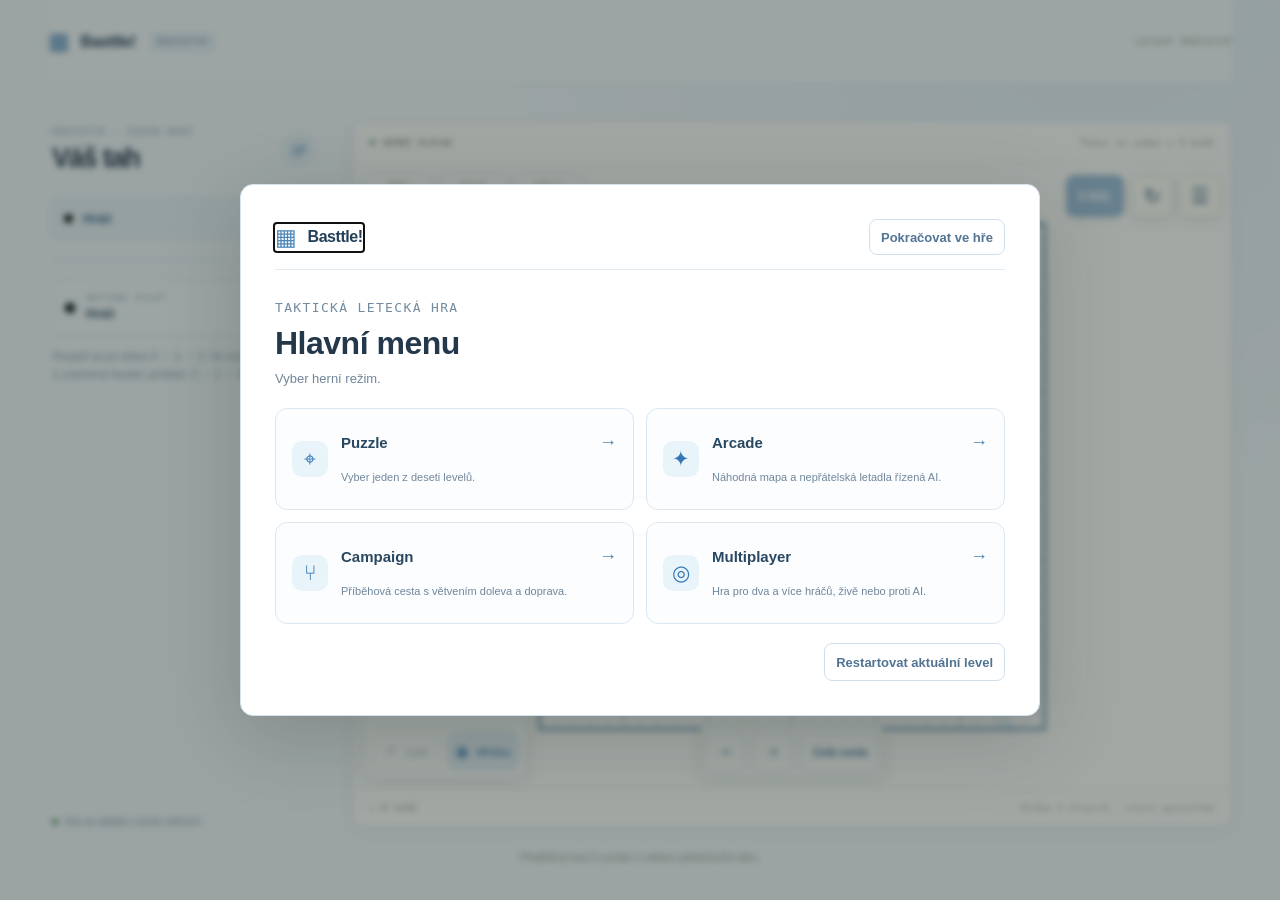
==== index.html @ 076700f2 "Initial commit" ====
<!doctype html>
<html lang="cs">
<head>
  <meta charset="utf-8">
  <meta name="viewport" content="width=device-width, initial-scale=1, viewport-fit=cover">
  <meta name="theme-color" content="#f7fbff">
  <meta name="description" content="Basttle! — offline taktická letecká hra na čtverečkovaném papíře.">
  <title>Basttle!</title>
  <link rel="manifest" href="manifest.webmanifest">
  <link rel="stylesheet" href="style.css">
</head>
<body>
  <main class="app">
    <header class="topbar">
      <a class="brand" href="./" aria-label="Basttle!, úvodní stránka">
        <span class="brand-mark" aria-hidden="true">▦</span>
        <span>Basttle!</span>
        <span class="prototype">PROTOTYP</span>
      </a>
      <span class="topbar-label">LETOVÝ PROTOTYP</span>
    </header>

    <section class="game-layout" aria-label="Herní plocha">
      <aside class="sidebar">
        <div class="section-heading">
          <div>
          <p class="eyebrow">PROTOTYP · JEDEN HRÁČ</p>
            <h1>Váš tah</h1>
          </div>
          <span id="turnBadge" class="turn-badge">1</span>
        </div>

        <div id="players" class="players" aria-label="Hráč"></div>

        <div class="divider"></div>

        <div class="turn-card">
          <span class="turn-dot" id="activeDot"></span>
          <div><span class="muted-label">AKTIVNÍ PILOT</span><strong id="activeName">Hráč</strong></div>
          <span class="turn-arrow" aria-hidden="true">↗</span>
        </div>
        <p id="flightHelp" class="hint">Rozjeď se po dráze 0 → 1 → 2. Ve vzduchu rychlost 1 znamená havárii; přistání: 2 → 1 → 0 na dráze.</p>
        <div class="sidebar-foot"><span class="offline-dot"></span> Hra se ukládá v tomto zařízení</div>
      </aside>

      <section class="board-wrap" aria-label="Čtverečkovaný papír">
        <div class="board-toolbar"><span><span class="live-dot"></span> HERNÍ PLOCHA</span><span id="boardHelp">Ťukni na jeden z 9 bodů</span></div>
        <div id="boardViewport" class="board-viewport">
          <canvas id="board" aria-label="Herní plocha. Ťuknutím nebo kliknutím vyber jeden z devíti průsečíků obrysu."></canvas>
          <div class="board-hud" aria-label="Ovládání hry">
            <div class="resource-row" aria-label="Zásoby letadla">
              <div class="resource-card score-card"><span>SKÓRE</span><strong id="scoreCount">0</strong></div>
              <div class="resource-card"><span>PALIVO</span><strong id="fuelCount">999</strong></div>
              <div class="resource-card"><span>MUNICE</span><strong id="ammoCount">999</strong></div>
            </div>
            <div class="hud-main-actions">
              <button id="fireButton" class="button hud-fire" type="button">FIRE</button>
              <button id="newGame" class="button hud-icon-button" type="button" aria-label="Restart levelu" title="Restart levelu">↻</button>
              <button id="openMenu" class="button hud-icon-button" type="button" aria-label="Hlavní menu" title="Hlavní menu">☰</button>
            </div>
            <div class="hud-flight-actions">
              <label class="mode-setting hud-mode" for="gameMode">Režim
                <select id="gameMode">
                  <option value="basic">BASIC</option>
                  <option value="advance">ADVANCE</option>
                </select>
              </label>
              <label class="mode-setting hud-mode" for="weatherMode">Počasí
                <select id="weatherMode">
                  <option value="sunny">Slunečno</option>
                  <option value="night">Noc</option>
                  <option value="storm">Bouřka</option>
                  <option value="wind">Vítr</option>
                </select>
              </label>
              <button id="finishTurn" class="button button-primary" type="button">Vybrat střed <span aria-hidden="true">→</span></button>
              <button id="runwayAxis" class="button button-secondary runway-toggle" type="button">Dráha: vodorovná ↔</button>
              <div class="tool-row">
                <button id="undo" class="button button-secondary" type="button" aria-label="Vrátit poslední tah" title="Vrátit poslední tah">↶ <span>Zpět</span></button>
                <button id="toggleGrid" class="button button-secondary is-active" type="button" aria-pressed="true">▦ <span>Mřížka</span></button>
              </div>
            </div>
          </div>
          <div id="emptyState" class="empty-state"><span class="empty-icon">⌖</span><strong>Vyber cíl letu</strong><span>Ťukni na jeden z devíti bodů v obrysu kolem Z.</span></div>
          <div id="flightStatus" class="flight-status hidden" role="status" aria-live="polite"></div>
          <div class="zoom-controls" aria-label="Přiblížení herní plochy">
            <button id="zoomOut" type="button" aria-label="Oddálit" title="Oddálit">−</button>
            <button id="zoomIn" type="button" aria-label="Přiblížit" title="Přiblížit">＋</button>
            <button id="fitRoute" type="button" aria-label="Zobrazit celou cestu" title="Zobrazit celou cestu">Celá cesta</button>
          </div>
        </div>
        <div class="board-footer"><span>✦ <span id="moveCount">0 tahů</span></span><span>Dráha 5 čtverců · start uprostřed</span></div>
      </section>
    </section>
    <footer class="page-foot">Předběžný bod Z vychází z vektoru předchozího tahu.</footer>
  </main>
  <dialog id="confirmDialog" class="dialog">
    <form method="dialog">
      <span class="dialog-icon">↻</span>
      <h2>Restartovat level?</h2>
      <p>Letová stopa i aktuální stav hry se smažou. Orientace dráhy zůstane stejná.</p>
      <div class="dialog-actions"><button class="button button-secondary" value="cancel">Pokračovat</button><button id="confirmNew" class="button button-primary" value="confirm">Restartovat</button></div>
    </form>
  </dialog>
  <dialog id="menuDialog" class="dialog menu-dialog">
    <div class="menu-content">
      <header class="menu-header">
        <a class="brand" href="./"><span class="brand-mark" aria-hidden="true">▦</span><span>Basttle!</span></a>
        <button id="menuResume" class="button button-secondary menu-resume" type="button">Pokračovat ve hře</button>
      </header>
      <section data-menu-screen="home" class="menu-screen">
        <p class="eyebrow">TAKTICKÁ LETECKÁ HRA</p>
        <h2>Hlavní menu</h2>
        <p class="menu-lead">Vyber herní režim.</p>
        <div class="mode-cards">
          <button class="mode-card" type="button" data-open-menu="puzzle"><span class="mode-icon">⌖</span><strong>Puzzle</strong><small>Vyber jeden z deseti levelů.</small><span class="card-arrow">→</span></button>
          <button class="mode-card" type="button" data-open-menu="arcade"><span class="mode-icon">✦</span><strong>Arcade</strong><small>Náhodná mapa a nepřátelská letadla řízená AI.</small><span class="card-arrow">→</span></button>
          <button class="mode-card" type="button" data-open-menu="campaign"><span class="mode-icon">⑂</span><strong>Campaign</strong><small>Příběhová cesta s větvením doleva a doprava.</small><span class="card-arrow">→</span></button>
          <button class="mode-card" type="button" data-open-menu="multiplayer"><span class="mode-icon">◎</span><strong>Multiplayer</strong><small>Hra pro dva a více hráčů, živě nebo proti AI.</small><span class="card-arrow">→</span></button>
        </div>
        <div class="menu-bottom-actions"><button id="menuRestart" class="button button-secondary" type="button">Restartovat aktuální level</button></div>
      </section>

      <section data-menu-screen="puzzle" class="menu-screen" hidden>
        <button class="menu-back" type="button" data-menu-back>← Hlavní menu</button>
        <p class="eyebrow">REŽIM · PUZZLE</p><h2>Výběr levelu</h2>
        <p class="menu-lead">Dokonči úkol a odemkni další výzvy.</p>
        <div class="level-grid">
          <button id="puzzleLevel1" class="level-card is-available" type="button"><span>01</span><strong>První let</strong><small>Prototypový level · k dispozici</small></button>
          <button class="level-card" type="button" disabled><span>02</span><strong>Level 2</strong><small>Připravujeme</small></button>
          <button class="level-card" type="button" disabled><span>03</span><strong>Level 3</strong><small>Připravujeme</small></button>
          <button class="level-card" type="button" disabled><span>04</span><strong>Level 4</strong><small>Připravujeme</small></button>
          <button class="level-card" type="button" disabled><span>05</span><strong>Level 5</strong><small>Připravujeme</small></button>
          <button class="level-card" type="button" disabled><span>06</span><strong>Level 6</strong><small>Připravujeme</small></button>
          <button class="level-card" type="button" disabled><span>07</span><strong>Level 7</strong><small>Připravujeme</small></button>
          <button class="level-card" type="button" disabled><span>08</span><strong>Level 8</strong><small>Připravujeme</small></button>
          <button class="level-card" type="button" disabled><span>09</span><strong>Level 9</strong><small>Připravujeme</small></button>
          <button class="level-card" type="button" disabled><span>10</span><strong>Level 10</strong><small>Připravujeme</small></button>
        </div>
      </section>

      <section data-menu-screen="arcade" class="menu-screen" hidden>
        <button class="menu-back" type="button" data-menu-back>← Hlavní menu</button>
        <p class="eyebrow">REŽIM · ARCADE</p><h2>Volné nebe</h2>
        <p class="menu-lead">Mapa se vygeneruje náhodně. Nepřátelská letadla bude řídit AI.</p>
        <div class="settings-card">
          <label>Letadlo<select id="arcadeAircraft"><option value="f16">F-16 · standardní letadlo</option></select></label>
          <label>Obtížnost AI<select id="arcadeDifficulty"><option value="easy">Lehká</option><option value="normal" selected>Střední</option><option value="hard">Těžká</option></select></label>
          <div class="setting-note">Dostupné letadlo: F-16. Další typy později upraví pohyblivost, zbraně a munici.</div>
          <button class="button button-primary menu-start" type="button" disabled>Připravujeme arcade režim</button>
        </div>
      </section>

      <section data-menu-screen="campaign" class="menu-screen" hidden>
        <button class="menu-back" type="button" data-menu-back>← Hlavní menu</button>
        <p class="eyebrow">REŽIM · CAMPAIGN</p><h2>Větvená kampaň</h2>
        <p class="menu-lead">Po každém levelu zvolíš další trasu. Zásoby a počet letadel přecházejí mezi misemi.</p>
        <div class="campaign-map" aria-label="Náhled větvení kampaně">
          <div class="campaign-node current"><span>1</span><small>Start</small></div>
          <div class="campaign-branches"><button type="button" disabled>← Doleva<br><small>Level 2 · připravujeme</small></button><button type="button" disabled>Doprava →<br><small>Level 3 · připravujeme</small></button></div>
        </div>
        <div class="setting-note">U každého dalšího levelu se zobrazí změna paliva, munice a dostupných letadel.</div>
        <button class="button button-primary menu-start" type="button" disabled>Spustit kampaň · připravujeme</button>
      </section>

      <section data-menu-screen="multiplayer" class="menu-screen" hidden>
        <button class="menu-back" type="button" data-menu-back>← Hlavní menu</button>
        <p class="eyebrow">REŽIM · MULTIPLAYER</p><h2>Nastavení hry</h2>
        <p class="menu-lead">Každý hráč může mít více letadel. Nastavte společnou hru.</p>
        <div class="settings-card multiplayer-settings">
          <label>Počet hráčů<select id="multiplayerPlayers"><option>2</option><option>3</option><option>4</option></select></label>
          <label>Ostatní letadla ovládá<select id="multiplayerControl"><option value="human">Živý hráč</option><option value="ai">AI</option></select></label>
          <label>Letadlo<select id="multiplayerAircraft"><option value="f16">F-16 · standardní letadlo</option></select></label>
          <label>Palivo na hráče<input id="multiplayerFuel" type="number" min="1" max="999" value="999"></label>
          <label>Letadel na hráče<input id="multiplayerAircraftCount" type="number" min="1" max="10" value="1"></label>
          <label>Paralelně ovládaných letadel za tah<input id="multiplayerParallel" type="number" min="1" max="10" value="1"></label>
          <div class="setting-note">Zatím je dostupný pouze typ F-16. Ostatní volby jsou připravené pro multiplayerové tahy.</div>
          <button class="button button-primary menu-start" type="button" disabled>Spustit multiplayer · připravujeme</button>
        </div>
      </section>
    </div>
  </dialog>
  <script src="app.js"></script>
</body>
</html>
---- style.css ----
:root{font-family:'DM Sans',-apple-system,BlinkMacSystemFont,'Segoe UI',sans-serif;color:#24352d;background:#f5f2e9;font-synthesis:none;text-rendering:optimizeLegibility;--ink:#24352d;--muted:#89938b;--line:#e5e3d9;--paper:#fffef9;--green:#27664d;--grid:#dce5dd}
*{box-sizing:border-box}body{margin:0;min-width:320px;min-height:100vh;background:radial-gradient(ellipse at 86% 0%,#e6eadc 0,transparent 39%),#f5f2e9}.app{max-width:1380px;margin:0 auto;padding:0 48px}.topbar{height:84px;display:flex;align-items:center;justify-content:space-between;border-bottom:1px solid #dedfd5}.brand{display:flex;align-items:center;gap:11px;color:var(--ink);text-decoration:none;font-size:16px;font-weight:800;letter-spacing:-.45px}.brand-mark{font-size:23px;color:#448265}.prototype{font:500 9px 'DM Mono',monospace;letter-spacing:1px;color:#7e897e;background:#e7e9df;border-radius:4px;padding:5px 7px;margin-left:3px}.button{border:0;border-radius:8px;font-family:inherit;font-weight:600;font-size:13px;cursor:pointer;transition:transform .15s,background .15s,color .15s}.button:active{transform:scale(.98)}.button-quiet{padding:10px 15px;color:#526158;background:transparent;border:1px solid #d8dcd2}.button-quiet:hover,.button-secondary:hover{background:#eeeee7}.game-layout{display:grid;grid-template-columns:270px minmax(0,1fr);gap:34px;padding:37px 0 25px;min-height:calc(100vh - 132px)}.sidebar{display:flex;flex-direction:column;padding:6px 4px 0}.section-heading{display:flex;justify-content:space-between;align-items:center;margin-bottom:25px}.eyebrow,.muted-label{font:500 9px 'DM Mono',monospace;letter-spacing:1.35px;color:#89958b}.eyebrow{margin:0 0 6px}h1{font-size:27px;letter-spacing:-1.2px;margin:0;font-weight:700}.turn-badge{width:31px;height:31px;border-radius:50%;display:grid;place-items:center;color:#49765c;background:#e2eadf;font:500 12px 'DM Mono',monospace}.players{display:flex;flex-direction:column;gap:7px}.player{height:39px;display:flex;align-items:center;gap:10px;padding:0 11px;border:1px solid transparent;border-radius:7px;color:#68746a;font-size:13px;transition:.15s}.player.active{background:#e9ede4;border-color:#dfe6dc;color:#334c3d;font-weight:700}.player-color{width:9px;height:9px;border-radius:50%;flex:none}.player-name{overflow:hidden;text-overflow:ellipsis;white-space:nowrap;flex:1}.player-count{font:10px 'DM Mono',monospace;color:#8b978d}.add-player{height:37px;display:flex;align-items:center;gap:9px;padding:0 11px;margin-top:6px;border:0;border-radius:7px;background:transparent;color:#708076;font-family:inherit;font-weight:500;font-size:12px;text-align:left;cursor:pointer}.add-player:hover{background:#eeeee7;color:var(--green)}.add-player span{font-size:17px}.divider{height:1px;background:var(--line);margin:22px 0 19px}.turn-card{display:flex;align-items:center;gap:11px;padding:13px 12px;border:1px solid #e2e4d9;border-radius:9px;background:#f8f7f0}.turn-dot{width:10px;height:10px;border-radius:50%;background:#df7457;box-shadow:0 0 0 4px #df74571b}.turn-card div{display:flex;flex-direction:column;gap:3px;flex:1}.muted-label{font-size:8px}.turn-card strong{font-size:13px}.turn-arrow{font-size:18px;color:#7d9182}.hint{margin:12px 1px 19px;color:#899189;font-size:11px;line-height:1.65}.button-primary{min-height:42px;padding:0 13px;display:flex;align-items:center;justify-content:space-between;gap:8px;background:#28654b;color:white;box-shadow:0 3px 7px #27664d22}.button-primary:hover{background:#20553e}.tool-row{display:grid;grid-template-columns:1fr 1fr;gap:8px;margin-top:9px}.button-secondary{height:37px;padding:0 11px;border:1px solid #dedfd6;background:transparent;color:#66736a;text-align:left}.button-secondary span{font-family:inherit;font-weight:500;font-size:11px;margin-left:5px}.button-secondary.is-active{background:#edf0e8;color:#356448;border-color:#dce3d8}.sidebar-foot{margin-top:auto;padding-top:26px;display:flex;align-items:center;gap:7px;font-size:10px;color:#929b91}.offline-dot,.live-dot{width:6px;height:6px;background:#5b9b6a;border-radius:50%;display:inline-block}.board-wrap{min-width:0;display:flex;flex-direction:column;border:1px solid #e1e1d7;border-radius:12px;background:#faf9f2;overflow:hidden;box-shadow:0 5px 18px #3b46340a;min-height:520px}.board-toolbar,.board-footer{height:42px;flex:none;padding:0 17px;display:flex;align-items:center;justify-content:space-between;color:#89938a;font:9px 'DM Mono',monospace;letter-spacing:.4px}.board-toolbar{border-bottom:1px solid #e9e8df}.board-toolbar>span:first-child{display:flex;align-items:center;gap:8px;color:#69776b}.board-toolbar .live-dot{width:5px;height:5px}.board-viewport{position:relative;flex:1;min-height:0;overflow:hidden;background-color:#fffef9;touch-action:none}.board-viewport.grid-hidden{background-image:none}.board-viewport canvas{position:absolute;inset:0;width:100%;height:100%;touch-action:none;cursor:pointer}.empty-state{pointer-events:none;position:absolute;left:50%;top:50%;transform:translate(-50%,-50%);display:flex;align-items:center;flex-direction:column;gap:8px;text-align:center;white-space:nowrap;color:#9aa39a}.empty-state.hidden{display:none}.empty-icon{display:grid;place-items:center;width:42px;height:42px;margin-bottom:2px;border:1px solid #e5e8df;border-radius:50%;color:#76917e;font-size:18px;background:#fffef9}.empty-state strong{color:#6b796e;font-size:13px}.empty-state>span:last-child{font-size:11px}.board-footer{height:37px;border-top:1px solid #eeede5;font-size:9px;color:#98a097}.board-footer>span:first-child{color:#7f8d7e}.page-foot{text-align:center;padding:0 0 20px;color:#98a095;font-size:10px}.dialog{width:min(390px,calc(100% - 32px));padding:27px;border:1px solid #dedfd6;border-radius:13px;background:#faf9f2;color:var(--ink);box-shadow:0 20px 80px #1d2c2433}.dialog::backdrop{background:#17231d66;backdrop-filter:blur(3px)}.dialog-icon{display:grid;place-items:center;width:36px;height:36px;border-radius:50%;background:#e9eee5;color:#4e7658;font-size:18px}.dialog h2{margin:18px 0 7px;font-size:21px;letter-spacing:-.5px}.dialog p{margin:0;color:#7b857d;font-size:13px;line-height:1.5}.dialog-actions{display:flex;justify-content:flex-end;gap:8px;margin-top:24px}.dialog-actions .button{padding:0 13px;min-height:38px}.dialog-actions .button-secondary{text-align:center}
@media(min-width:1500px){.app{max-width:1440px}.game-layout{grid-template-columns:285px minmax(0,1fr);gap:42px}}
@media(max-width:760px){.app{padding:0 17px}.topbar{height:66px}.brand{font-size:14px;gap:8px}.brand-mark{font-size:20px}.prototype{font-size:8px;padding:4px 5px}.button-quiet{font-size:11px;padding:8px 11px}.game-layout{display:flex;flex-direction:column;gap:14px;padding:19px 0 15px;min-height:auto}.sidebar{order:1;padding:0;display:grid;grid-template-columns:1fr auto;align-items:center}.section-heading{grid-column:1/-1;margin:0 0 13px}.section-heading h1{font-size:23px}.section-heading .eyebrow{font-size:8px}.players{grid-column:1/-1;flex-direction:row;overflow-x:auto;padding:0 0 4px;gap:6px;scrollbar-width:none}.players::-webkit-scrollbar{display:none}.player{flex:none;height:34px;padding:0 9px;gap:7px;border-color:#e6e5dc;background:#f8f7f0;font-size:11px}.player.active{background:#e9ede4}.player-count{display:none}.add-player{grid-column:1/-1;justify-self:start;height:28px;margin:0 0 9px;padding-left:3px;font-size:11px}.divider{display:none}.turn-card{grid-column:1/-1;padding:9px 11px;min-height:48px}.turn-card .muted-label{font-size:7px}.hint{display:none}.button-primary{grid-column:1/-1;min-height:40px;margin-top:8px}.tool-row{grid-column:1/-1;margin-top:7px}.button-secondary{height:34px}.sidebar-foot{display:none}.board-wrap{order:0;min-height:0;height:clamp(340px,56vh,570px);border-radius:9px}.board-toolbar{height:34px;padding:0 11px;font-size:8px}.board-footer{height:31px;padding:0 11px;font-size:8px}.page-foot{padding:0 0 12px;font-size:9px}.empty-state{white-space:normal;width:90%}.empty-state>span:last-child{font-size:10px}}
@media(max-width:390px){.app{padding:0 12px}.board-wrap{height:52vh;min-height:310px}.board-toolbar{letter-spacing:0}.board-toolbar #boardHelp{font-size:7px}.tool-row{gap:6px}}
.zoom-controls{position:absolute;z-index:2;left:50%;bottom:10px;transform:translateX(-50%);display:flex;align-items:center;gap:6px;padding:5px;border:1px solid #e1e5dc;border-radius:10px;background:#fffef9ed;box-shadow:0 3px 12px #26372a1a;backdrop-filter:blur(6px)}.zoom-controls button{height:42px;min-width:42px;padding:0 11px;border:1px solid #e2e5dc;border-radius:7px;background:#faf9f2;color:#425b49;font-family:inherit;font-weight:600;font-size:16px;cursor:pointer;touch-action:manipulation}.zoom-controls button:hover{background:#edf0e8}.zoom-controls #fitRoute{font-size:11px;white-space:nowrap}
.button:disabled{opacity:.48;cursor:wait}
.runway-toggle{width:100%;margin-top:9px;text-align:center;grid-column:1/-1}.flight-status{position:absolute;z-index:3;top:12px;left:50%;transform:translateX(-50%);max-width:calc(100% - 24px);padding:10px 15px;border:1px solid #d6ded2;border-radius:9px;background:#fffef9ed;color:#2f6548;font-size:13px;font-weight:700;text-align:center;box-shadow:0 4px 18px #26372a24;backdrop-filter:blur(6px)}.flight-status.is-crashed{border-color:#e4b9ac;color:#a23f2f;background:#fff8f5ed}
.flight-status.hidden{display:none}.hint{display:block;grid-column:1/-1}
.mode-setting{display:flex;align-items:center;justify-content:space-between;gap:12px;margin:15px 0 2px;color:#778279;font-size:11px;grid-column:1/-1}.mode-setting select{min-width:126px;height:36px;padding:0 10px;border:1px solid #dce0d6;border-radius:7px;background:#faf9f2;color:#344a3b;font-family:inherit;font-weight:600;font-size:11px;letter-spacing:.45px}.button[hidden]{display:none}
.fire-button{grid-column:1/-1;width:100%;min-height:44px;margin-top:8px;text-align:center;font-weight:800;letter-spacing:1.1px;color:#86552b;border-color:#dfc9aa;background:#f5ead9;touch-action:manipulation}.fire-button.is-firing{color:#fff;background:#a85b35;border-color:#a85b35}
.resource-row{display:grid;grid-column:1/-1;grid-template-columns:1fr 1fr;gap:8px;margin-top:13px}.resource-card{display:flex;align-items:center;justify-content:space-between;gap:8px;padding:9px 11px;border:1px solid #e2e4d9;border-radius:8px;background:#f8f7f0}.resource-card span{font:500 8px 'DM Mono',monospace;letter-spacing:.8px;color:#89938a}.resource-card strong{font:600 14px 'DM Mono',monospace;color:#344a3b;font-variant-numeric:tabular-nums}
.topbar-label{font:500 9px 'DM Mono',monospace;letter-spacing:1px;color:#879187}.board-hud{position:absolute;inset:10px;z-index:4;pointer-events:none}.board-hud button,.board-hud select{pointer-events:auto;touch-action:manipulation}.board-hud .resource-row{position:absolute;top:0;left:0;width:min(46%,190px);margin:0;gap:5px}.board-hud .resource-card{min-width:0;padding:8px 9px;background:#fffef9e8;border-color:#dfe4da;box-shadow:0 3px 12px #26372a12;backdrop-filter:blur(8px)}.board-hud .resource-card span{font-size:7px;letter-spacing:.6px}.board-hud .resource-card strong{font-size:13px}.hud-main-actions{position:absolute;top:0;right:0;display:flex;gap:6px;align-items:center}.hud-fire,.hud-icon-button{height:44px;min-height:44px;border:1px solid #d9dfd5;border-radius:10px;background:#fffef9ed;color:#405b49;box-shadow:0 3px 12px #26372a18;backdrop-filter:blur(8px);cursor:pointer}.hud-fire{min-width:60px;padding:0 12px;background:#a85b35;color:white;font-weight:800;letter-spacing:.7px}.hud-fire.is-firing{background:#28654b}.hud-icon-button{width:42px;padding:0;font-size:20px}.hud-flight-actions{position:absolute;left:0;bottom:0;width:164px;display:flex;flex-direction:column;gap:6px;padding:8px;border:1px solid #dfe4da;border-radius:12px;background:#fffef9e8;box-shadow:0 4px 16px #26372a18;backdrop-filter:blur(8px);pointer-events:auto}.hud-mode{margin:0;min-height:36px;font-size:10px}.hud-mode select{min-width:94px;height:34px}.hud-flight-actions .button-primary,.hud-flight-actions .runway-toggle{width:100%;min-height:40px;height:40px;margin:0;text-align:center;font-size:11px}.hud-flight-actions .button-primary{justify-content:center}.hud-flight-actions .tool-row{margin:0;gap:6px}.hud-flight-actions .button-secondary{height:38px;min-height:38px;text-align:center;padding:0 6px}.menu-dialog{max-width:400px}.menu-content>.eyebrow{margin:18px 0 4px}.menu-content h2{margin:0 0 7px}.menu-content>p:last-of-type{margin:0;color:#7b857d;font-size:13px;line-height:1.5}.menu-actions{justify-content:stretch}.menu-actions .button{flex:1;text-align:center;justify-content:center}
@media(max-width:760px){html,body{height:100%;overflow:hidden}.app{display:flex;flex-direction:column;width:100%;max-width:none;height:100dvh;min-height:0;padding:0}.topbar{flex:none;height:48px;padding:0 13px;border:0;background:#f5f2e9}.topbar-label{display:none}.game-layout{display:block;flex:1;min-height:0;padding:0}.sidebar,.page-foot{display:none}.board-wrap{height:100%;min-height:0;border:0;border-radius:0;box-shadow:none}.board-toolbar,.board-footer{display:none}.board-viewport{height:100%;min-height:0}.board-hud{inset:8px}.board-hud .resource-row{width:45%;max-width:170px}.board-hud .resource-card{padding:7px 7px;border-radius:9px}.board-hud .resource-card span{font-size:6px}.board-hud .resource-card strong{font-size:12px}.hud-main-actions{gap:5px}.hud-fire{min-width:54px;padding:0 9px}.hud-icon-button{width:38px;min-height:42px;height:42px}.hud-flight-actions{width:min(42vw,164px);max-width:156px;bottom:8px;padding:6px;gap:5px}.hud-flight-actions .button-primary,.hud-flight-actions .runway-toggle{min-height:38px;height:38px}.hud-flight-actions .button-secondary{height:36px;min-height:36px}.zoom-controls{left:auto;right:8px;top:50%;bottom:auto;transform:translateY(-50%);flex-direction:column;gap:5px;padding:5px}.zoom-controls button{height:40px;min-width:40px}.zoom-controls #fitRoute{min-width:72px;font-size:10px}.flight-status{top:60px;max-width:calc(100% - 28px);font-size:12px}.empty-state{max-width:80%}.menu-dialog{width:min(370px,calc(100% - 28px))}}
@media(max-width:760px){.topbar{height:calc(48px + env(safe-area-inset-top));padding:env(safe-area-inset-top) 13px 0}.board-hud{top:calc(8px + env(safe-area-inset-top));bottom:calc(8px + env(safe-area-inset-bottom))}.hud-flight-actions{bottom:0}}
:root{color:#24384c;background:#f3f8fd;--ink:#24384c;--line:#dce7f2;--paper:#fff;--grid:#c8dff4}body{background:radial-gradient(ellipse at 86% 0%,#e7f1fb 0,transparent 39%),#f3f8fd}.topbar{border-color:#dce7f2;background-color:#f7fbff}.brand-mark{color:#4b86b8}.prototype{color:#66819b;background:#e7f1fa}.board-wrap{border-color:#dce7f2;background:#fff}.board-viewport{background-color:#fff}.board-toolbar,.board-footer{background:#fff}.turn-card,.resource-card,.mode-setting select,.zoom-controls,.zoom-controls button,.dialog{background-color:#fff}.board-hud .resource-card{background:#ffffffeb;border-color:#dce7f2}.hud-flight-actions{background:#ffffffeb;border-color:#dce7f2}
@media(max-width:760px){.topbar{background:#f7fbff}}
.button-primary{background:#3478b3;box-shadow:0 3px 8px #276aa322}.button-primary:hover{background:#28689f}.button-secondary{color:#527493;border-color:#d0dfec}.button-secondary:hover{background:#edf5fb}.button-secondary.is-active{background:#e6f1fa;color:#2d6eaa;border-color:#cbdff0}.hud-fire{background:#3478b3;color:#fff}.hud-fire.is-firing{background:#245f96}.hud-icon-button{color:#365f82}.mode-setting,.mode-setting select{color:#496b89}.mode-setting select{border-color:#d2e1ee;background:#fff}.turn-badge{color:#3478b3;background:#e5f1fa}.turn-card{border-color:#dce7f0;background:#f7fbff}.turn-card strong{color:#2c4963}.turn-arrow,.empty-icon,.empty-state strong{color:#4b80ad}.empty-icon{border-color:#dce8f2;background:#fff}.flight-status{border-color:#cbdff0;color:#286b9f}.hud-flight-actions{color:#365d7e}.resource-card strong{color:#2e5474}.zoom-controls button{color:#386f9f;border-color:#d4e2ee;background:#fff}.zoom-controls button:hover{background:#edf5fb}.brand{color:#243f59}
.player{color:#647d95}.player.active{background:#eaf3fa;border-color:#d5e5f2;color:#315f86}.turn-dot{background:#4c8bc1;box-shadow:0 0 0 4px #4c8bc11b}.eyebrow,.muted-label{color:#8499ad}.hint,.sidebar-foot{color:#8295a6}.button:focus-visible,.zoom-controls button:focus-visible{outline:3px solid #79acd6;outline-offset:2px}
.board-hud .resource-row{width:min(54%,220px);grid-template-columns:repeat(3,minmax(0,1fr))}.board-hud .resource-card{flex-direction:column;align-items:center;justify-content:center;gap:2px;padding:5px 2px;text-align:center}.board-hud .resource-card span{font-size:6px}.board-hud .score-card strong{color:#2e78b0}
@media(max-width:760px){.board-hud .resource-row{width:51%;max-width:190px}}
.menu-dialog{width:min(800px,calc(100% - 28px));max-width:800px;max-height:min(90dvh,880px);overflow:auto;padding:clamp(18px,4vw,34px);background:#fff;color:#24384c;border-color:#d5e3ef}.menu-content{display:block}.menu-header{display:flex;align-items:center;justify-content:space-between;gap:12px;margin-bottom:28px;padding-bottom:14px;border-bottom:1px solid #e1ebf3}.menu-resume{height:auto;min-height:36px;text-align:center}.menu-screen[hidden]{display:none}.menu-screen h2{margin:3px 0 7px;font-size:clamp(24px,4vw,32px)}.menu-screen>.eyebrow{margin:0 0 7px;color:#728ba0}.menu-lead{max-width:620px;margin:0 0 20px!important;color:#71869a!important}.mode-cards{display:grid;grid-template-columns:repeat(2,minmax(0,1fr));gap:12px}.mode-card{position:relative;display:grid;grid-template-columns:38px 1fr 18px;grid-template-rows:auto auto;align-items:center;gap:3px 11px;min-height:102px;padding:16px;text-align:left;border:1px solid #dbe7f0;border-radius:12px;background:#fbfdff;color:#294760;font:inherit;cursor:pointer;touch-action:manipulation;transition:background .15s,border-color .15s,transform .15s}.mode-card:hover{background:#f0f7fc;border-color:#b8d4e8;transform:translateY(-1px)}.mode-icon{grid-row:1/3;display:grid;place-items:center;width:36px;height:36px;border-radius:10px;background:#e9f3fa;color:#3478b3;font-size:21px}.mode-card strong{font-size:15px}.mode-card small{grid-column:2/4;color:#71869a;font-size:11px;line-height:1.4}.card-arrow{grid-column:3;grid-row:1;color:#4d83ae;font-size:18px}.menu-bottom-actions{display:flex;justify-content:flex-end;margin-top:19px}.menu-bottom-actions .button{min-height:38px}.menu-back{margin:0 0 20px;padding:7px 0;border:0;background:none;color:#3977a8;font:600 12px inherit;cursor:pointer}.level-grid{display:grid;grid-template-columns:repeat(5,minmax(0,1fr));gap:9px}.level-card{display:flex;flex-direction:column;align-items:flex-start;gap:5px;min-height:100px;padding:11px;border:1px solid #dce6ee;border-radius:10px;background:#f8fafc;color:#486276;text-align:left;font:inherit}.level-card>span{color:#7896ae;font:600 10px 'DM Mono',monospace}.level-card strong{font-size:12px}.level-card small{color:#8b9aa7;font-size:9px;line-height:1.35}.level-card.is-available{border-color:#80b3d8;background:#f0f8fe;cursor:pointer}.level-card.is-available:hover{background:#e6f3fc}.settings-card{display:grid;grid-template-columns:repeat(2,minmax(0,1fr));gap:14px;padding:18px;border:1px solid #dce7ef;border-radius:12px;background:#fbfdff}.settings-card label{display:flex;flex-direction:column;gap:7px;color:#526c81;font-size:11px;font-weight:600}.settings-card select,.settings-card input{width:100%;min-height:40px;padding:0 11px;border:1px solid #d5e2ec;border-radius:8px;background:#fff;color:#284760;font:500 12px inherit}.setting-note{grid-column:1/-1;color:#778c9e;font-size:11px;line-height:1.5}.menu-start{grid-column:1/-1;justify-content:center;min-height:42px}.menu-start:disabled{opacity:.58;cursor:not-allowed}.campaign-map{display:flex;flex-direction:column;align-items:center;gap:13px;margin:24px auto;padding:20px;max-width:520px;border:1px solid #dce7ef;border-radius:12px;background:#fbfdff}.campaign-node{display:grid;place-items:center;width:58px;height:58px;border:2px solid #4383b4;border-radius:50%;background:#eaf5fc;color:#2e6e9e;font-weight:800}.campaign-node small{font-size:9px;font-weight:500}.campaign-branches{display:grid;grid-template-columns:1fr 1fr;gap:18px;width:100%;position:relative}.campaign-branches:before{content:"";position:absolute;left:25%;right:25%;top:-14px;height:14px;border-top:1px solid #b9d0e1;border-left:1px solid #b9d0e1;border-right:1px solid #b9d0e1}.campaign-branches button{min-height:62px;border:1px solid #d8e5ef;border-radius:9px;background:#f4f9fd;color:#617d92;font:600 12px inherit}.campaign-branches small{font-size:9px;font-weight:400}.menu-content .menu-start{margin-top:12px}
@media(max-width:600px){.menu-dialog{width:calc(100% - 18px);max-height:calc(100dvh - 18px);padding:16px}.menu-header{margin-bottom:21px}.menu-resume{font-size:11px;padding:0 9px}.mode-cards{gap:8px}.mode-card{grid-template-columns:30px 1fr 12px;gap:3px 8px;min-height:110px;padding:10px}.mode-icon{width:30px;height:30px;font-size:18px}.mode-card strong{font-size:13px}.mode-card small{font-size:10px}.level-grid{grid-template-columns:repeat(2,minmax(0,1fr));gap:7px}.level-card{min-height:78px;padding:9px}.settings-card{grid-template-columns:1fr;gap:11px;padding:13px}.setting-note,.menu-start{grid-column:1}.campaign-map{padding:14px}.campaign-branches{gap:10px}}
.menu-back{font-family:inherit;font-size:12px;font-weight:600}.settings-card select,.settings-card input{font-family:inherit;font-size:12px;font-weight:500}.campaign-branches button{font-family:inherit;font-size:12px;font-weight:600}
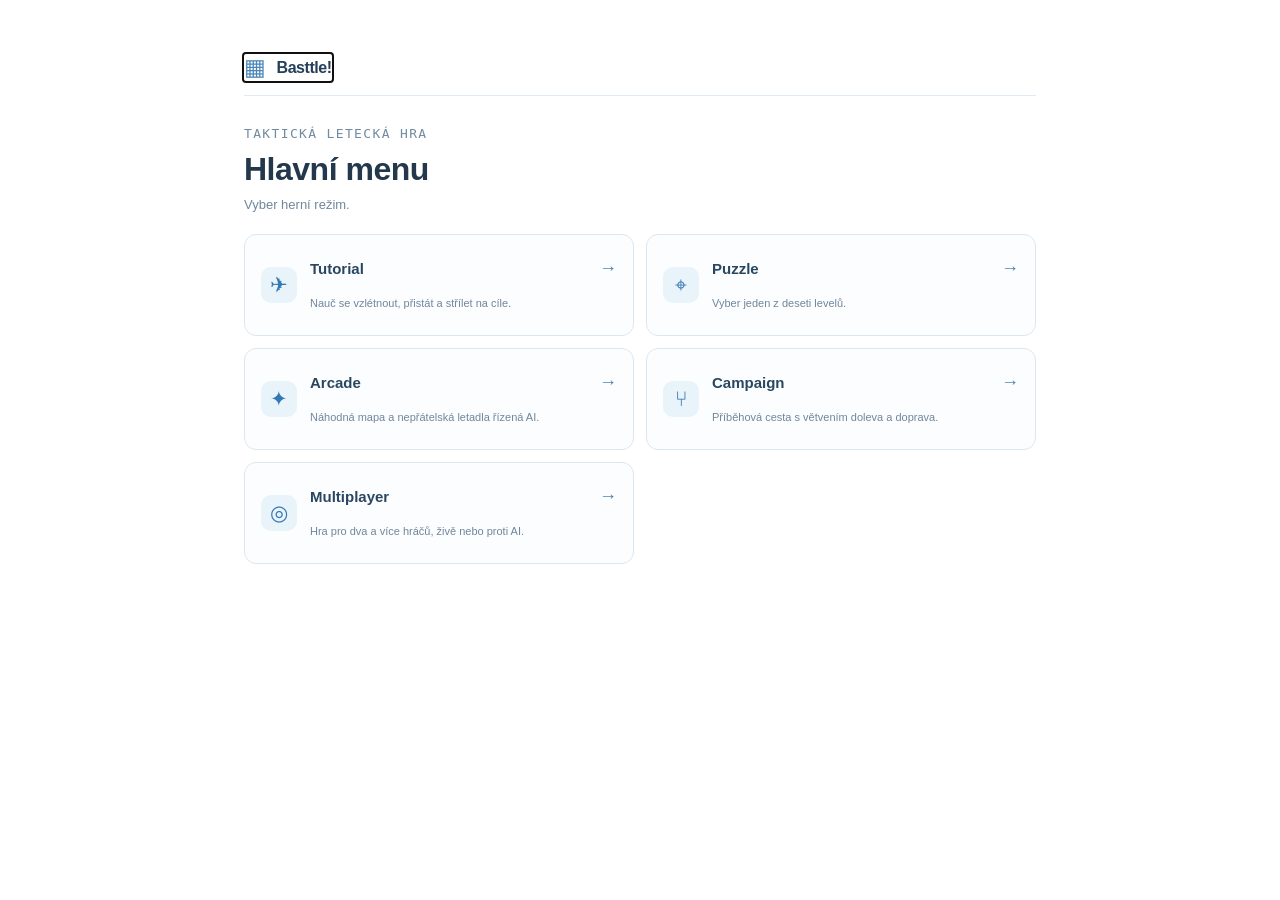
==== commit 201a7016: "Add playable game modes and YAML levels" ====
--- a/index.html
+++ b/index.html
@@ -12,7 +12,7 @@
 <body>
   <main class="app">
     <header class="topbar">
-      <a class="brand" href="./" aria-label="Basttle!, úvodní stránka">
+      <a class="brand" href="./index.html" aria-label="Basttle!, úvodní stránka">
         <span class="brand-mark" aria-hidden="true">▦</span>
         <span>Basttle!</span>
         <span class="prototype">PROTOTYP</span>
@@ -83,6 +83,18 @@
           </div>
           <div id="emptyState" class="empty-state"><span class="empty-icon">⌖</span><strong>Vyber cíl letu</strong><span>Ťukni na jeden z devíti bodů v obrysu kolem Z.</span></div>
           <div id="flightStatus" class="flight-status hidden" role="status" aria-live="polite"></div>
+          <section id="gameOverPanel" class="game-over-panel" role="dialog" aria-modal="true" aria-labelledby="gameOverTitle" aria-describedby="gameOverMessage" hidden>
+            <div class="game-over-card">
+              <span class="game-over-mark" aria-hidden="true">✕</span>
+              <p class="eyebrow">LETOVÁ MISE</p>
+              <h2 id="gameOverTitle">Letadlo havarovalo</h2>
+              <p id="gameOverMessage"></p>
+              <div class="game-over-actions">
+                <button id="failureRestart" class="game-over-action" type="button"><span class="game-over-action-icon" aria-hidden="true">↻</span><span>Restartovat level</span></button>
+                <button id="failureSubmenu" class="game-over-action" type="button"><span class="game-over-action-icon" aria-hidden="true">⌂</span><span>Zpět do submenu</span></button>
+              </div>
+            </div>
+          </section>
           <div class="zoom-controls" aria-label="Přiblížení herní plochy">
             <button id="zoomOut" type="button" aria-label="Oddálit" title="Oddálit">−</button>
             <button id="zoomIn" type="button" aria-label="Přiblížit" title="Přiblížit">＋</button>
@@ -106,19 +118,29 @@
     <div class="menu-content">
       <header class="menu-header">
         <a class="brand" href="./"><span class="brand-mark" aria-hidden="true">▦</span><span>Basttle!</span></a>
-        <button id="menuResume" class="button button-secondary menu-resume" type="button">Pokračovat ve hře</button>
       </header>
       <section data-menu-screen="home" class="menu-screen">
         <p class="eyebrow">TAKTICKÁ LETECKÁ HRA</p>
         <h2>Hlavní menu</h2>
         <p class="menu-lead">Vyber herní režim.</p>
         <div class="mode-cards">
+          <button class="mode-card" type="button" data-open-menu="tutorial"><span class="mode-icon">✈</span><strong>Tutorial</strong><small>Nauč se vzlétnout, přistát a střílet na cíle.</small><span class="card-arrow">→</span></button>
           <button class="mode-card" type="button" data-open-menu="puzzle"><span class="mode-icon">⌖</span><strong>Puzzle</strong><small>Vyber jeden z deseti levelů.</small><span class="card-arrow">→</span></button>
           <button class="mode-card" type="button" data-open-menu="arcade"><span class="mode-icon">✦</span><strong>Arcade</strong><small>Náhodná mapa a nepřátelská letadla řízená AI.</small><span class="card-arrow">→</span></button>
           <button class="mode-card" type="button" data-open-menu="campaign"><span class="mode-icon">⑂</span><strong>Campaign</strong><small>Příběhová cesta s větvením doleva a doprava.</small><span class="card-arrow">→</span></button>
           <button class="mode-card" type="button" data-open-menu="multiplayer"><span class="mode-icon">◎</span><strong>Multiplayer</strong><small>Hra pro dva a více hráčů, živě nebo proti AI.</small><span class="card-arrow">→</span></button>
         </div>
-        <div class="menu-bottom-actions"><button id="menuRestart" class="button button-secondary" type="button">Restartovat aktuální level</button></div>
+      </section>
+
+      <section data-menu-screen="tutorial" class="menu-screen" hidden>
+        <button class="menu-back" type="button" data-menu-back>← Hlavní menu</button>
+        <p class="eyebrow">REŽIM · TUTORIAL</p><h2>Výcvik letadla</h2>
+        <p class="menu-lead">Tři krátké lekce tě provedou základním ovládáním.</p>
+        <div class="level-grid tutorial-level-grid">
+          <button id="tutorialLevel1" class="level-card is-available" type="button"><span>01</span><strong>Vzlet a přistání</strong><small>Nauč se bezpečně odstartovat a vrátit na dráhu</small></button>
+          <button id="tutorialLevel2" class="level-card is-available" type="button"><span>02</span><strong>Statický cíl</strong><small>Vyber FIRE a zamiř na stojící cíl</small></button>
+          <button id="tutorialLevel3" class="level-card is-available" type="button"><span>03</span><strong>Pohyblivý cíl</strong><small>Sleduj trasu a načasuj výstřel na jedoucí auto</small></button>
+        </div>
       </section>
 
       <section data-menu-screen="puzzle" class="menu-screen" hidden>
@@ -126,28 +148,30 @@
         <p class="eyebrow">REŽIM · PUZZLE</p><h2>Výběr levelu</h2>
         <p class="menu-lead">Dokonči úkol a odemkni další výzvy.</p>
         <div class="level-grid">
-          <button id="puzzleLevel1" class="level-card is-available" type="button"><span>01</span><strong>První let</strong><small>Prototypový level · k dispozici</small></button>
-          <button class="level-card" type="button" disabled><span>02</span><strong>Level 2</strong><small>Připravujeme</small></button>
-          <button class="level-card" type="button" disabled><span>03</span><strong>Level 3</strong><small>Připravujeme</small></button>
-          <button class="level-card" type="button" disabled><span>04</span><strong>Level 4</strong><small>Připravujeme</small></button>
-          <button class="level-card" type="button" disabled><span>05</span><strong>Level 5</strong><small>Připravujeme</small></button>
-          <button class="level-card" type="button" disabled><span>06</span><strong>Level 6</strong><small>Připravujeme</small></button>
-          <button class="level-card" type="button" disabled><span>07</span><strong>Level 7</strong><small>Připravujeme</small></button>
-          <button class="level-card" type="button" disabled><span>08</span><strong>Level 8</strong><small>Připravujeme</small></button>
-          <button class="level-card" type="button" disabled><span>09</span><strong>Level 9</strong><small>Připravujeme</small></button>
-          <button class="level-card" type="button" disabled><span>10</span><strong>Level 10</strong><small>Připravujeme</small></button>
+          <button id="puzzleLevel1" class="level-card is-available" type="button"><span>01</span><strong>První mise</strong><small>Znič cíl a přistaň · k dispozici</small><small class="level-best-score" id="puzzleBest1">Nejvyšší skóre: —</small></button>
+          <button id="puzzleLevel2" class="level-card is-available" type="button"><span>02</span><strong>Dva cíle</strong><small>Znič oba sklady a přistaň · k dispozici</small><small class="level-best-score" id="puzzleBest2">Nejvyšší skóre: —</small></button>
+          <button id="puzzleLevel3" class="level-card is-available" type="button"><span>03</span><strong>Únikové auto</strong><small>Sestřel auto dřív, než opustí mapu · k dispozici</small><small class="level-best-score" id="puzzleBest3">Nejvyšší skóre: —</small></button>
+          <button id="puzzleLevel4" class="level-card is-available" type="button"><span>04</span><strong>Jižní trasa</strong><small>Sestřel konvoj i zásobník paliva · k dispozici</small><small class="level-best-score" id="puzzleBest4">Nejvyšší skóre: —</small></button>
+          <button id="puzzleLevel5" class="level-card is-available" type="button"><span>05</span><strong>Křižující se trasy</strong><small>Sestřel obě auta · k dispozici</small><small class="level-best-score" id="puzzleBest5">Nejvyšší skóre: —</small></button>
+          <button id="puzzleLevel6" class="level-card is-available" type="button"><span>06</span><strong>Jezerní okruh</strong><small>Proleť horským průsmykem a zasáhni loď · k dispozici</small><small class="level-best-score" id="puzzleBest6">Nejvyšší skóre: —</small></button>
+          <button id="puzzleLevel7" class="level-card is-available" type="button"><span>07</span><strong>Jezero na západě</strong><small>Znič dům a pohyblivé auto · k dispozici</small><small class="level-best-score" id="puzzleBest7">Nejvyšší skóre: —</small></button>
+          <button id="puzzleLevel8" class="level-card is-available" type="button"><span>08</span><strong>Čtyři kouty</strong><small>Znič čtyři cíle na celé mapě · k dispozici</small><small class="level-best-score" id="puzzleBest8">Nejvyšší skóre: —</small></button>
+          <button id="puzzleLevel9" class="level-card is-available" type="button"><span>09</span><strong>Zrcadlový průlet</strong><small>Znič šest cílů a přistaň · k dispozici</small><small class="level-best-score" id="puzzleBest9">Nejvyšší skóre: —</small></button>
+          <button id="puzzleLevel10" class="level-card is-available" type="button"><span>10</span><strong>Labyrint bez východu</strong><small>Prokličkuj k osmi cílům u okrajů mapy a zpět</small><small class="level-best-score" id="puzzleBest10">Nejvyšší skóre: —</small></button>
         </div>
       </section>
 
       <section data-menu-screen="arcade" class="menu-screen" hidden>
         <button class="menu-back" type="button" data-menu-back>← Hlavní menu</button>
         <p class="eyebrow">REŽIM · ARCADE</p><h2>Volné nebe</h2>
-        <p class="menu-lead">Mapa se vygeneruje náhodně. Nepřátelská letadla bude řídit AI.</p>
+        <p class="menu-lead">Leť co nejdéle, sestřeluj nepřátelské stíhačky a sbírej body. Po zničení se časem objeví další.</p>
         <div class="settings-card">
           <label>Letadlo<select id="arcadeAircraft"><option value="f16">F-16 · standardní letadlo</option></select></label>
           <label>Obtížnost AI<select id="arcadeDifficulty"><option value="easy">Lehká</option><option value="normal" selected>Střední</option><option value="hard">Těžká</option></select></label>
-          <div class="setting-note">Dostupné letadlo: F-16. Další typy později upraví pohyblivost, zbraně a munici.</div>
-          <button class="button button-primary menu-start" type="button" disabled>Připravujeme arcade režim</button>
+          <label>Seed mapy<input id="arcadeSeed" type="text" inputmode="numeric" maxlength="10" placeholder="Náhodný při každé hře" autocomplete="off"></label>
+          <div class="setting-note">Stejný seed vždy vytvoří stejnou mapu. Přistáním doplníš palivo na 50 a munici na 10. AI tě pronásleduje; letadla mohou narazit do překážek i do tebe.</div>
+          <p id="arcadeBestScore" class="arcade-best-score">Nejlepší skóre: 0</p>
+          <button id="arcadeStart" class="button button-primary menu-start" type="button">Spustit Arcade</button>
         </div>
       </section>
 
@@ -180,6 +204,7 @@
       </section>
     </div>
   </dialog>
+  <script src="yaml.js"></script>
   <script src="app.js"></script>
 </body>
 </html>
--- a/style.css
+++ b/style.css
@@ -20,5 +20,20 @@
 .board-hud .resource-row{width:min(54%,220px);grid-template-columns:repeat(3,minmax(0,1fr))}.board-hud .resource-card{flex-direction:column;align-items:center;justify-content:center;gap:2px;padding:5px 2px;text-align:center}.board-hud .resource-card span{font-size:6px}.board-hud .score-card strong{color:#2e78b0}
 @media(max-width:760px){.board-hud .resource-row{width:51%;max-width:190px}}
 .menu-dialog{width:min(800px,calc(100% - 28px));max-width:800px;max-height:min(90dvh,880px);overflow:auto;padding:clamp(18px,4vw,34px);background:#fff;color:#24384c;border-color:#d5e3ef}.menu-content{display:block}.menu-header{display:flex;align-items:center;justify-content:space-between;gap:12px;margin-bottom:28px;padding-bottom:14px;border-bottom:1px solid #e1ebf3}.menu-resume{height:auto;min-height:36px;text-align:center}.menu-screen[hidden]{display:none}.menu-screen h2{margin:3px 0 7px;font-size:clamp(24px,4vw,32px)}.menu-screen>.eyebrow{margin:0 0 7px;color:#728ba0}.menu-lead{max-width:620px;margin:0 0 20px!important;color:#71869a!important}.mode-cards{display:grid;grid-template-columns:repeat(2,minmax(0,1fr));gap:12px}.mode-card{position:relative;display:grid;grid-template-columns:38px 1fr 18px;grid-template-rows:auto auto;align-items:center;gap:3px 11px;min-height:102px;padding:16px;text-align:left;border:1px solid #dbe7f0;border-radius:12px;background:#fbfdff;color:#294760;font:inherit;cursor:pointer;touch-action:manipulation;transition:background .15s,border-color .15s,transform .15s}.mode-card:hover{background:#f0f7fc;border-color:#b8d4e8;transform:translateY(-1px)}.mode-icon{grid-row:1/3;display:grid;place-items:center;width:36px;height:36px;border-radius:10px;background:#e9f3fa;color:#3478b3;font-size:21px}.mode-card strong{font-size:15px}.mode-card small{grid-column:2/4;color:#71869a;font-size:11px;line-height:1.4}.card-arrow{grid-column:3;grid-row:1;color:#4d83ae;font-size:18px}.menu-bottom-actions{display:flex;justify-content:flex-end;margin-top:19px}.menu-bottom-actions .button{min-height:38px}.menu-back{margin:0 0 20px;padding:7px 0;border:0;background:none;color:#3977a8;font:600 12px inherit;cursor:pointer}.level-grid{display:grid;grid-template-columns:repeat(5,minmax(0,1fr));gap:9px}.level-card{display:flex;flex-direction:column;align-items:flex-start;gap:5px;min-height:100px;padding:11px;border:1px solid #dce6ee;border-radius:10px;background:#f8fafc;color:#486276;text-align:left;font:inherit}.level-card>span{color:#7896ae;font:600 10px 'DM Mono',monospace}.level-card strong{font-size:12px}.level-card small{color:#8b9aa7;font-size:9px;line-height:1.35}.level-card.is-available{border-color:#80b3d8;background:#f0f8fe;cursor:pointer}.level-card.is-available:hover{background:#e6f3fc}.settings-card{display:grid;grid-template-columns:repeat(2,minmax(0,1fr));gap:14px;padding:18px;border:1px solid #dce7ef;border-radius:12px;background:#fbfdff}.settings-card label{display:flex;flex-direction:column;gap:7px;color:#526c81;font-size:11px;font-weight:600}.settings-card select,.settings-card input{width:100%;min-height:40px;padding:0 11px;border:1px solid #d5e2ec;border-radius:8px;background:#fff;color:#284760;font:500 12px inherit}.setting-note{grid-column:1/-1;color:#778c9e;font-size:11px;line-height:1.5}.menu-start{grid-column:1/-1;justify-content:center;min-height:42px}.menu-start:disabled{opacity:.58;cursor:not-allowed}.campaign-map{display:flex;flex-direction:column;align-items:center;gap:13px;margin:24px auto;padding:20px;max-width:520px;border:1px solid #dce7ef;border-radius:12px;background:#fbfdff}.campaign-node{display:grid;place-items:center;width:58px;height:58px;border:2px solid #4383b4;border-radius:50%;background:#eaf5fc;color:#2e6e9e;font-weight:800}.campaign-node small{font-size:9px;font-weight:500}.campaign-branches{display:grid;grid-template-columns:1fr 1fr;gap:18px;width:100%;position:relative}.campaign-branches:before{content:"";position:absolute;left:25%;right:25%;top:-14px;height:14px;border-top:1px solid #b9d0e1;border-left:1px solid #b9d0e1;border-right:1px solid #b9d0e1}.campaign-branches button{min-height:62px;border:1px solid #d8e5ef;border-radius:9px;background:#f4f9fd;color:#617d92;font:600 12px inherit}.campaign-branches small{font-size:9px;font-weight:400}.menu-content .menu-start{margin-top:12px}
+.arcade-best-score{grid-column:1/-1;margin:0;color:#3478b3;font-size:12px;font-weight:700}
 @media(max-width:600px){.menu-dialog{width:calc(100% - 18px);max-height:calc(100dvh - 18px);padding:16px}.menu-header{margin-bottom:21px}.menu-resume{font-size:11px;padding:0 9px}.mode-cards{gap:8px}.mode-card{grid-template-columns:30px 1fr 12px;gap:3px 8px;min-height:110px;padding:10px}.mode-icon{width:30px;height:30px;font-size:18px}.mode-card strong{font-size:13px}.mode-card small{font-size:10px}.level-grid{grid-template-columns:repeat(2,minmax(0,1fr));gap:7px}.level-card{min-height:78px;padding:9px}.settings-card{grid-template-columns:1fr;gap:11px;padding:13px}.setting-note,.menu-start{grid-column:1}.campaign-map{padding:14px}.campaign-branches{gap:10px}}
 .menu-back{font-family:inherit;font-size:12px;font-weight:600}.settings-card select,.settings-card input{font-family:inherit;font-size:12px;font-weight:500}.campaign-branches button{font-family:inherit;font-size:12px;font-weight:600}
+.menu-dialog[open]{position:fixed;inset:0;margin:0;width:100%;max-width:none;height:100vh;height:100dvh;max-height:none;padding:0;overflow:auto;border:0;border-radius:0;background:#fff;color:#24384c}
+.menu-dialog[open]::backdrop{background:#fff}
+.menu-dialog[open] .menu-content{width:min(900px,100%);min-height:100%;margin:0 auto;padding:clamp(20px,5vw,54px)}
+.game-over-panel{position:absolute;inset:0;z-index:12;display:grid;place-items:center;padding:18px;background:#f5faffed;backdrop-filter:blur(5px)}
+.game-over-panel[hidden]{display:none}
+.game-over-panel.is-success .game-over-mark{border-color:#cde4d3;background:#f1faf3;color:#43835a}
+.game-over-card{width:min(100%,440px);padding:clamp(22px,5vw,38px);border:1px solid #d7e5f0;border-radius:18px;background:#fff;box-shadow:0 18px 60px #29476020;text-align:center;color:#294760}
+.game-over-mark{display:grid;place-items:center;width:48px;height:48px;margin:0 auto 14px;border:1px solid #e7d8d4;border-radius:50%;background:#fff7f5;color:#b76150;font-size:24px}
+.game-over-card>.eyebrow{color:#8399ac}.game-over-card h2{margin:5px 0 8px;font-size:clamp(22px,5vw,30px);letter-spacing:-.7px}.game-over-card>p:not(.eyebrow){margin:0;color:#71869a;font-size:13px;line-height:1.55}
+.game-over-actions{display:grid;grid-template-columns:1fr 1fr;gap:10px;margin-top:24px}
+.game-over-action{display:flex;align-items:center;justify-content:center;gap:9px;min-height:52px;padding:8px 11px;border:1px solid #d5e3ef;border-radius:10px;background:#f8fbfe;color:#315f86;font-family:inherit;font-size:12px;font-weight:600;cursor:pointer;touch-action:manipulation}
+.game-over-action:hover{background:#edf6fc;border-color:#adcde3}.game-over-action-icon{font-size:21px;line-height:1;color:#3478b3}
+@media(max-width:430px){.game-over-actions{grid-template-columns:1fr}.game-over-action{min-height:48px}}
+.level-card .level-best-score{margin-top:auto;color:#3977a8;font-size:10px;font-weight:700}
